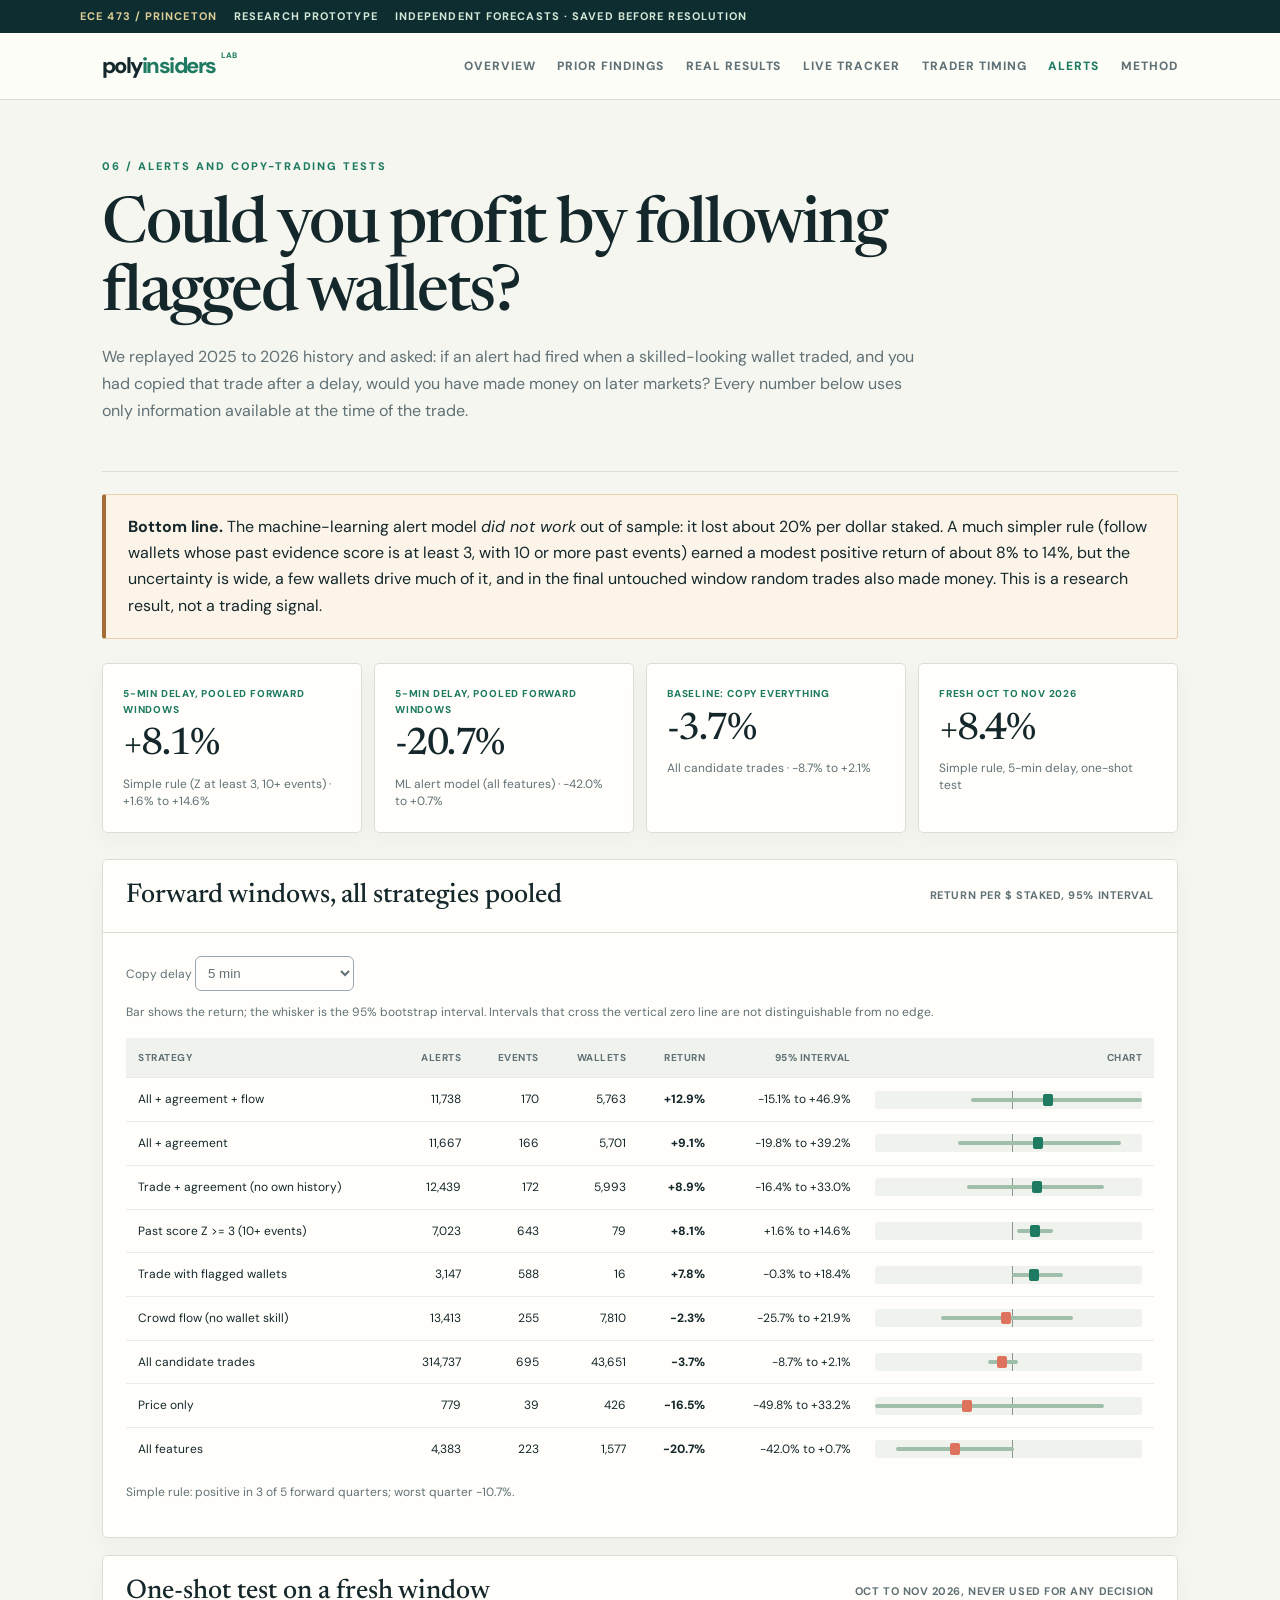
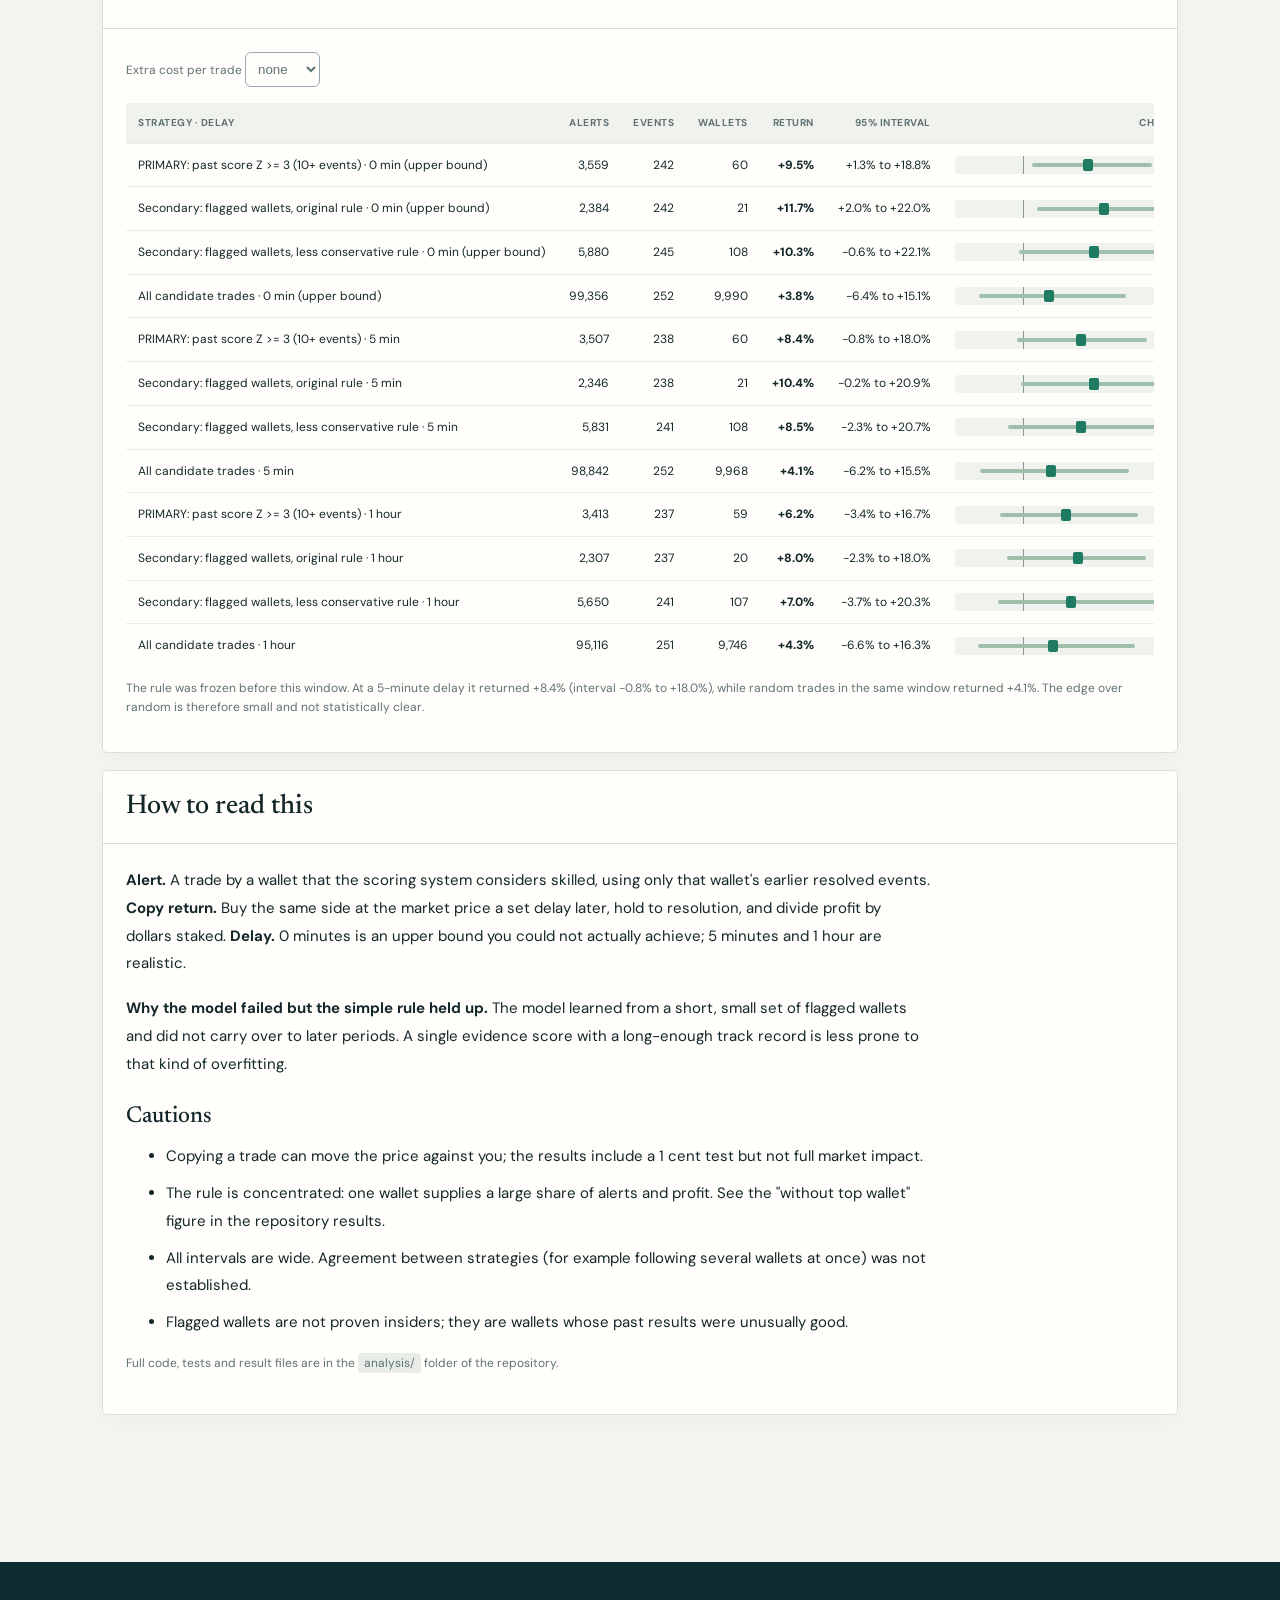
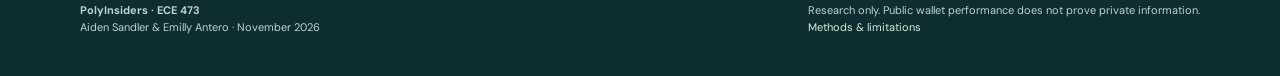
==== web/alerts.html @ 82c8800f "Add Alerts page (simple-rule and model copy-trading tests) to the website" ====
<!doctype html>
<html lang="en">
<head>
<meta charset="utf-8">
<meta name="viewport" content="width=device-width,initial-scale=1">
<title>PolyInsiders | Alerts and copy-trading tests</title>
<link rel="stylesheet" href="assets/style.css">
<style>
.ci{position:relative;height:18px;background:#f0f3ed;border-radius:3px;min-width:220px}
.ci .zero{position:absolute;top:0;bottom:0;width:1px;background:#8a958f}
.ci .rng{position:absolute;top:7px;height:4px;background:#9fbfab;border-radius:2px}
.ci .pt{position:absolute;top:3px;width:10px;height:12px;margin-left:-5px;background:var(--green);border-radius:2px}
.ci .pt.neg{background:var(--coral)}
td.num{font-variant-numeric:tabular-nums}
.sel{margin:0 0 16px;display:flex;gap:12px;flex-wrap:wrap;align-items:center;font-size:12px;color:var(--muted)}
.sel select{padding:8px;border:1px solid #9ba7b5;border-radius:6px;background:transparent;color:inherit}
</style>
</head>
<body>
<div id="ticker"></div>
<div id="hdr"></div>
<main>
<div class="pagehead">
<span class="eyebrow">06 / Alerts and copy-trading tests</span>
<h1>Could you profit by following flagged wallets?</h1>
<p class="lead">
We replayed 2025 to 2026 history and asked: if an alert had fired when a skilled-looking wallet traded,
and you had copied that trade after a delay, would you have made money on later markets?
Every number below uses only information available at the time of the trade.
</p>
</div>

<div class="callout warning"><p><strong>Bottom line.</strong>
The machine-learning alert model <em>did not work</em> out of sample: it lost about 20% per dollar staked.
A much simpler rule (follow wallets whose past evidence score is at least 3, with 10 or more past events)
earned a modest positive return of about 8% to 14%, but the uncertainty is wide, a few wallets drive much of it,
and in the final untouched window random trades also made money. This is a research result, not a trading signal.</p></div>

<div class="kpis" id="kpis"></div>

<section class="panel"><div class="hd"><h2>Forward windows, all strategies pooled</h2><span class="sub">Return per $ staked, 95% interval</span></div>
<div class="bd">
<div class="sel"><label>Copy delay <select id="delay"></select></label>
<span>Bar shows the return; the whisker is the 95% bootstrap interval. Intervals that cross the vertical zero line are not distinguishable from no edge.</span></div>
<div class="tw"><table id="pool"></table></div>
<p class="small" id="poolnote"></p>
</div></section>

<section class="panel"><div class="hd"><h2>One-shot test on a fresh window</h2><span class="sub">Oct to Nov 2026, never used for any decision</span></div>
<div class="bd">
<div class="sel"><label>Extra cost per trade <select id="slip"><option value="0">none</option><option value="0.01">1 cent</option></select></label></div>
<div class="tw"><table id="fresh"></table></div>
<p class="small">The rule was frozen before this window. At a 5-minute delay it returned +8.4% (interval -0.8% to +18.0%), while random trades in the same window returned +4.1%. The edge over random is therefore small and not statistically clear.</p>
</div></section>

<section class="panel"><div class="hd"><h2>How to read this</h2></div><div class="bd prose">
<p><strong>Alert.</strong> A trade by a wallet that the scoring system considers skilled, using only that wallet's earlier resolved events.
<strong>Copy return.</strong> Buy the same side at the market price a set delay later, hold to resolution, and divide profit by dollars staked.
<strong>Delay.</strong> 0 minutes is an upper bound you could not actually achieve; 5 minutes and 1 hour are realistic.</p>
<p><strong>Why the model failed but the simple rule held up.</strong> The model learned from a short, small set of flagged wallets and did not carry over to later periods.
A single evidence score with a long-enough track record is less prone to that kind of overfitting.</p>
<h3>Cautions</h3>
<ul>
<li>Copying a trade can move the price against you; the results include a 1 cent test but not full market impact.</li>
<li>The rule is concentrated: one wallet supplies a large share of alerts and profit. See the "without top wallet" figure in the repository results.</li>
<li>All intervals are wide. Agreement between strategies (for example following several wallets at once) was not established.</li>
<li>Flagged wallets are not proven insiders; they are wallets whose past results were unusually good.</li>
</ul>
<p class="small">Full code, tests and result files are in the <span class="inline-code">analysis/</span> folder of the repository.</p>
</div></section>
</main>
<div id="ftr"></div>
<script src="assets/app.js"></script>
<script>
layout('alerts.html');
const P=(v)=>(v>=0?'+':'')+fmt(v*100,1)+'%';
function whisker(r,lo,hi,rng){const sc=v=>Math.max(0,Math.min(100,(v-rng[0])/(rng[1]-rng[0])*100));
 return '<div class="ci"><div class="zero" style="left:'+sc(0)+'%"></div><div class="rng" style="left:'+sc(lo)+'%;width:'+(sc(hi)-sc(lo))+'%"></div><div class="pt'+(r<0?' neg':'')+'" style="left:'+sc(r)+'%"></div></div>'}
function table(el,rows,cols,label){
 const lo=Math.min(-.1,...rows.map(r=>r.roi_lo)),hi=Math.max(.1,...rows.map(r=>r.roi_hi));
 el.innerHTML='<thead><tr><th>'+label+'</th><th>Alerts</th><th>Events</th><th>Wallets</th><th>Return</th><th>95% interval</th><th style="min-width:240px">Chart</th></tr></thead><tbody>'+
 rows.map(r=>'<tr><td>'+esc(r.strategy)+'</td><td class="num">'+num(r.alerts)+'</td><td class="num">'+num(r.events)+'</td><td class="num">'+num(r.wallets)+'</td><td class="num"><strong>'+P(r.roi)+'</strong></td><td class="num">'+P(r.roi_lo)+' to '+P(r.roi_hi)+'</td><td>'+whisker(r.roi,r.roi_lo,r.roi_hi,[lo,hi])+'</td></tr>').join('')+'</tbody>';
}
getJSON('data/alerts.json').then(D=>{
 const delays=[...new Set(D.pooled.map(r=>r.delay))];
 $('delay').innerHTML=delays.map(d=>'<option'+(d==='5 min'?' selected':'')+'>'+esc(d)+'</option>').join('');
 const draw=()=>{const d=$('delay').value;const rows=D.pooled.filter(r=>r.delay===d).sort((a,b)=>b.roi-a.roi);table($('pool'),rows,0,'Strategy');
  const w=rows.find(r=>r.strategy.startsWith('Past score'));$('poolnote').textContent=w?('Simple rule: positive in '+w.windows_positive+' of '+w.windows+' forward quarters; worst quarter '+P(w.worst_window_roi)+'.'):''};
 $('delay').onchange=draw;draw();
 const m5=D.pooled.filter(r=>r.delay==='5 min');const g=n=>m5.find(r=>r.strategy.startsWith(n));
 const k=[['Simple rule (Z at least 3, 10+ events)',g('Past score'),'5-min delay, pooled forward windows'],['ML alert model (all features)',g('All features'),'5-min delay, pooled forward windows'],['All candidate trades',g('All candidate'),'Baseline: copy everything']];
 $('kpis').innerHTML=k.map(([t,r,s])=>'<div class="metric"><div class="tag">'+esc(s)+'</div><div class="val">'+P(r.roi)+'</div><div class="lbl">'+esc(t)+' · '+P(r.roi_lo)+' to '+P(r.roi_hi)+'</div></div>').join('')+'<div class="metric"><div class="tag">Fresh Oct to Nov 2026</div><div class="val">'+P(D.fresh.find(r=>r.strategy.startsWith('PRIMARY')&&r.delay==='5 min'&&r.slippage===0).roi)+'</div><div class="lbl">Simple rule, 5-min delay, one-shot test</div></div>';
 const drawF=()=>{const s=Number($('slip').value);const rows=D.fresh.filter(r=>r.slippage===s).map(r=>({...r,strategy:r.strategy+' · '+r.delay}));table($('fresh'),rows,0,'Strategy · delay')};
 $('slip').onchange=drawF;drawF();
}).catch(e=>{$('kpis').textContent='Cannot load alerts.json: '+e.message});
</script>
</body></html>
---- web/assets/style.css ----
@import url('https://fonts.googleapis.com/css2?family=DM+Sans:wght@400;500;600;700;800&family=Newsreader:opsz,wght@6..72,400;6..72,500;6..72,600&display=swap');
:root{--ink:#14272b;--muted:#607176;--paper:#f6f6f0;--panel:#fffefa;--border:#d9dfd7;--mint:#c7e6d4;--coral:#de735d;--green:#1e7a61;--light:#e9efe7;--dark:#0d2d31;--shadow:0 8px 24px #1839320a}
*{box-sizing:border-box}html{scroll-behavior:smooth}body{margin:0;background:var(--paper);font-family:'DM Sans',Inter,-apple-system,BlinkMacSystemFont,'Segoe UI',sans-serif;color:var(--ink);line-height:1.56}a{color:var(--green);text-decoration:none}a:hover{text-decoration:underline}button{font:inherit;cursor:pointer}
#ticker{background:var(--dark);color:#d5e8d7;overflow:hidden;padding:8px max(20px,calc((100vw - 1120px)/2));font-size:11px;font-weight:700;letter-spacing:.1em;text-transform:uppercase;display:flex;gap:17px;align-items:center;white-space:nowrap}#ticker b{color:#ddce98}#hdr{border-bottom:1px solid var(--border);background:#fdfdf8;position:sticky;top:0;z-index:10}#hdr .inner{max-width:1120px;margin:auto;padding:16px 22px;display:flex;align-items:center;justify-content:space-between;gap:20px}.brand{font-size:22px;letter-spacing:-.07em;font-weight:800;color:var(--ink)}.brand span{color:var(--green)}.brand:hover{text-decoration:none}nav{display:flex;gap:22px;align-items:center}nav a{font-size:12px;text-transform:uppercase;font-weight:800;letter-spacing:.08em;color:var(--muted)}nav a.active{color:var(--green)}
main{max-width:1120px;margin:auto;padding:0 22px 100px}.pagehead{padding:53px 0 20px;border-bottom:1px solid var(--border);margin-bottom:22px}.eyebrow{display:inline-block;font-size:11px;font-weight:800;letter-spacing:.18em;color:var(--green);text-transform:uppercase}.pagehead h1,.hero h1{font:500 clamp(42px,5vw,68px)/1.06 'Newsreader',Georgia,serif;letter-spacing:-.034em;margin:16px 0 13px;max-width:940px}.lead{font-size:16px;line-height:1.7;max-width:830px;color:var(--muted);margin:0 0 26px}.hero{margin:37px 0 30px;background:var(--dark);padding:55px 54px 52px;color:#f5f7ef;position:relative;overflow:hidden;border-radius:6px}.hero:after{content:'';position:absolute;width:300px;height:300px;right:-100px;top:-80px;border:1px solid #97dfbc36;border-radius:100%;box-shadow:0 0 0 60px #c7e6d40b,0 0 0 125px #c7e6d409;pointer-events:none}.hero .eyebrow{color:#b5e2bf}.hero p{max-width:710px;color:#c9d8d5;font-size:16px}.hero h1{max-width:850px}.actions{display:flex;gap:10px;flex-wrap:wrap;margin-top:25px}.btn{display:inline-block;padding:10px 16px;border-radius:4px;border:1px solid #bfd9c4;background:var(--mint);color:#15332b;font-weight:800;font-size:12px}.btn.secondary{border-color:#709187;color:#e6ede8;background:transparent}.btn:hover{text-decoration:none;filter:brightness(.96)}.kpis{display:grid;grid-template-columns:repeat(4,minmax(0,1fr));gap:12px;margin:18px 0 26px}.metric{background:var(--panel);padding:22px 20px;border:1px solid var(--border);border-radius:5px;box-shadow:var(--shadow)}.metric .val{font:500 38px/1.15 'Newsreader',Georgia,serif;letter-spacing:-.04em}.metric .lbl{font-size:12px;color:var(--muted);line-height:1.4;margin-top:8px}.metric .tag{font-size:10px;text-transform:uppercase;font-weight:800;letter-spacing:.08em;color:var(--green);margin-bottom:7px}
.grid{display:grid;grid-template-columns:1.2fr 1fr;gap:18px}.panel{border:1px solid var(--border);background:var(--panel);border-radius:5px;box-shadow:var(--shadow);margin-bottom:17px;overflow:hidden}.panel .hd{padding:20px 23px;border-bottom:1px solid var(--border);display:flex;align-items:center;justify-content:space-between;gap:8px}.panel h2,.sectiontitle{font:500 27px/1.2 'Newsreader',Georgia,serif;margin:0}.panel .bd{padding:23px}.sub{color:var(--muted);font-size:11px;font-weight:700;text-transform:uppercase;letter-spacing:.05em}.callout{padding:19px 22px;border:1px solid #afc6b3;border-left:4px solid var(--green);background:#edf5ed;border-radius:3px;margin:18px 0 24px}.callout p{margin:0;line-height:1.65}.callout.warning{background:#fcf4e9;border-color:#ecd1aa;border-left-color:#a26e36}.toc{display:flex;gap:9px;flex-wrap:wrap;margin-bottom:23px}.toc a{border:1px solid var(--border);color:var(--muted);background:#fffefa;padding:6px 10px;border-radius:3px;font-size:12px}.prose{max-width:850px;font-size:15px;line-height:1.85}.prose p{margin:0 0 17px}.prose h3{font:500 23px 'Newsreader',Georgia,serif;margin:27px 0 9px}.prose li{margin-bottom:9px}.small{font-size:12px;color:var(--muted)}.pill{display:inline-block;border:1px solid #b6d3c1;background:#e9f7eb;color:#205c48;border-radius:3px;padding:4px 7px;font-size:10px;letter-spacing:.04em;text-transform:uppercase;font-weight:800}.pill.demo{background:#fff2de;color:#8d5b19;border-color:#eed4a5}.pill.error{background:#fff0ed;color:#a63f2e;border-color:#f0c6bc}.legend{display:flex;gap:20px;flex-wrap:wrap;align-items:center;margin:11px 0 5px}.legend span{font-size:11px;color:var(--muted)}.dot{width:8px;height:8px;display:inline-block;background:var(--green);margin-right:5px}.dot.alt{background:var(--coral)}.bars{display:flex;align-items:end;justify-content:space-around;gap:26px;padding:40px 28px 18px;height:220px;border-bottom:1px solid var(--border)}.bars .item{width:120px;display:flex;align-items:center;flex-direction:column;justify-content:end;height:100%;gap:8px}.barpair{width:95%;height:145px;display:flex;align-items:end;justify-content:center;gap:6px}.bar{width:42px;min-height:2px;background:var(--green);border-radius:4px 4px 0 0;position:relative}.bar.alt{background:var(--coral)}.bar b{position:absolute;top:-23px;left:50%;transform:translateX(-50%);font-size:12px;white-space:nowrap}.chartlabel{font-size:11px;text-align:center;font-weight:800}.tw{overflow-x:auto}table{border-collapse:collapse;width:100%;font-size:12px}thead th{background:#f0f3ed;color:var(--muted);font-size:10px;letter-spacing:.05em;text-transform:uppercase;text-align:right;white-space:nowrap}th,td{padding:12px;border-bottom:1px solid #e9ede8;text-align:right;white-space:nowrap}td:first-child,th:first-child{text-align:left}tr:last-child td{border:0}td strong{font-weight:800}.market{display:grid;grid-template-columns:1fr auto;gap:14px;padding:18px 21px;border-top:1px solid var(--border)}.market h3{font-size:14px;line-height:1.45;margin:8px 0 4px}.market .meta{font-size:11px;color:var(--muted)}.market .prob{font:500 27px 'Newsreader',Georgia,serif;text-align:right}.prob small{display:block;font:700 10px 'DM Sans',sans-serif;color:var(--muted);text-transform:uppercase}.prob .change{font:700 12px 'DM Sans',sans-serif;color:var(--green)}.prob .change.neg{color:var(--coral)}.progress{height:6px;background:#dde5dc;overflow:hidden;border-radius:4px;margin-top:10px}.progress>div{background:var(--green);height:100%}.statusline{display:flex;gap:9px;align-items:center;flex-wrap:wrap;margin:17px 0;font-size:12px;color:var(--muted)}.footer{background:var(--dark);color:#c1d2cc;padding:40px 22px;margin-top:30px}.footer .inner{max-width:1120px;margin:auto;font-size:11px}.footer a{color:#d8ecd8}.footcols{display:flex;justify-content:space-between;flex-wrap:wrap;gap:20px}.rule{border:0;border-top:1px solid var(--border);margin:30px 0}.inline-code{background:#e8eee7;border-radius:3px;padding:2px 6px;font-size:12px}.slot{background:#f5f7f3;border:1px dashed var(--border);padding:16px;font-size:12px;color:var(--muted)}.wallet-row{display:flex;justify-content:space-between;gap:10px;padding:12px 0;border-bottom:1px solid var(--border);font-size:12px}.wallet-row:last-child{border:0}.wallet-row strong{font-size:12px}.nobr{white-space:nowrap}
@media(max-width:800px){.kpis{grid-template-columns:repeat(2,minmax(0,1fr))}.grid{grid-template-columns:1fr}.hero{padding:35px 24px}.hero h1,.pagehead h1{font-size:42px}nav{gap:10px}nav a{font-size:10px}.panel .bd{padding:16px}}
@media(max-width:500px){#hdr .inner{align-items:flex-start;flex-direction:column;gap:5px}.kpis{grid-template-columns:1fr 1fr}.metric{padding:15px 11px}.metric .val{font-size:28px}.market{grid-template-columns:1fr 94px}.bars{gap:4px;padding-left:5px;padding-right:5px}main{padding-left:15px;padding-right:15px}}

@media(max-width:900px){#hdr .inner{flex-wrap:wrap}nav{flex-wrap:wrap;row-gap:7px;column-gap:13px}}
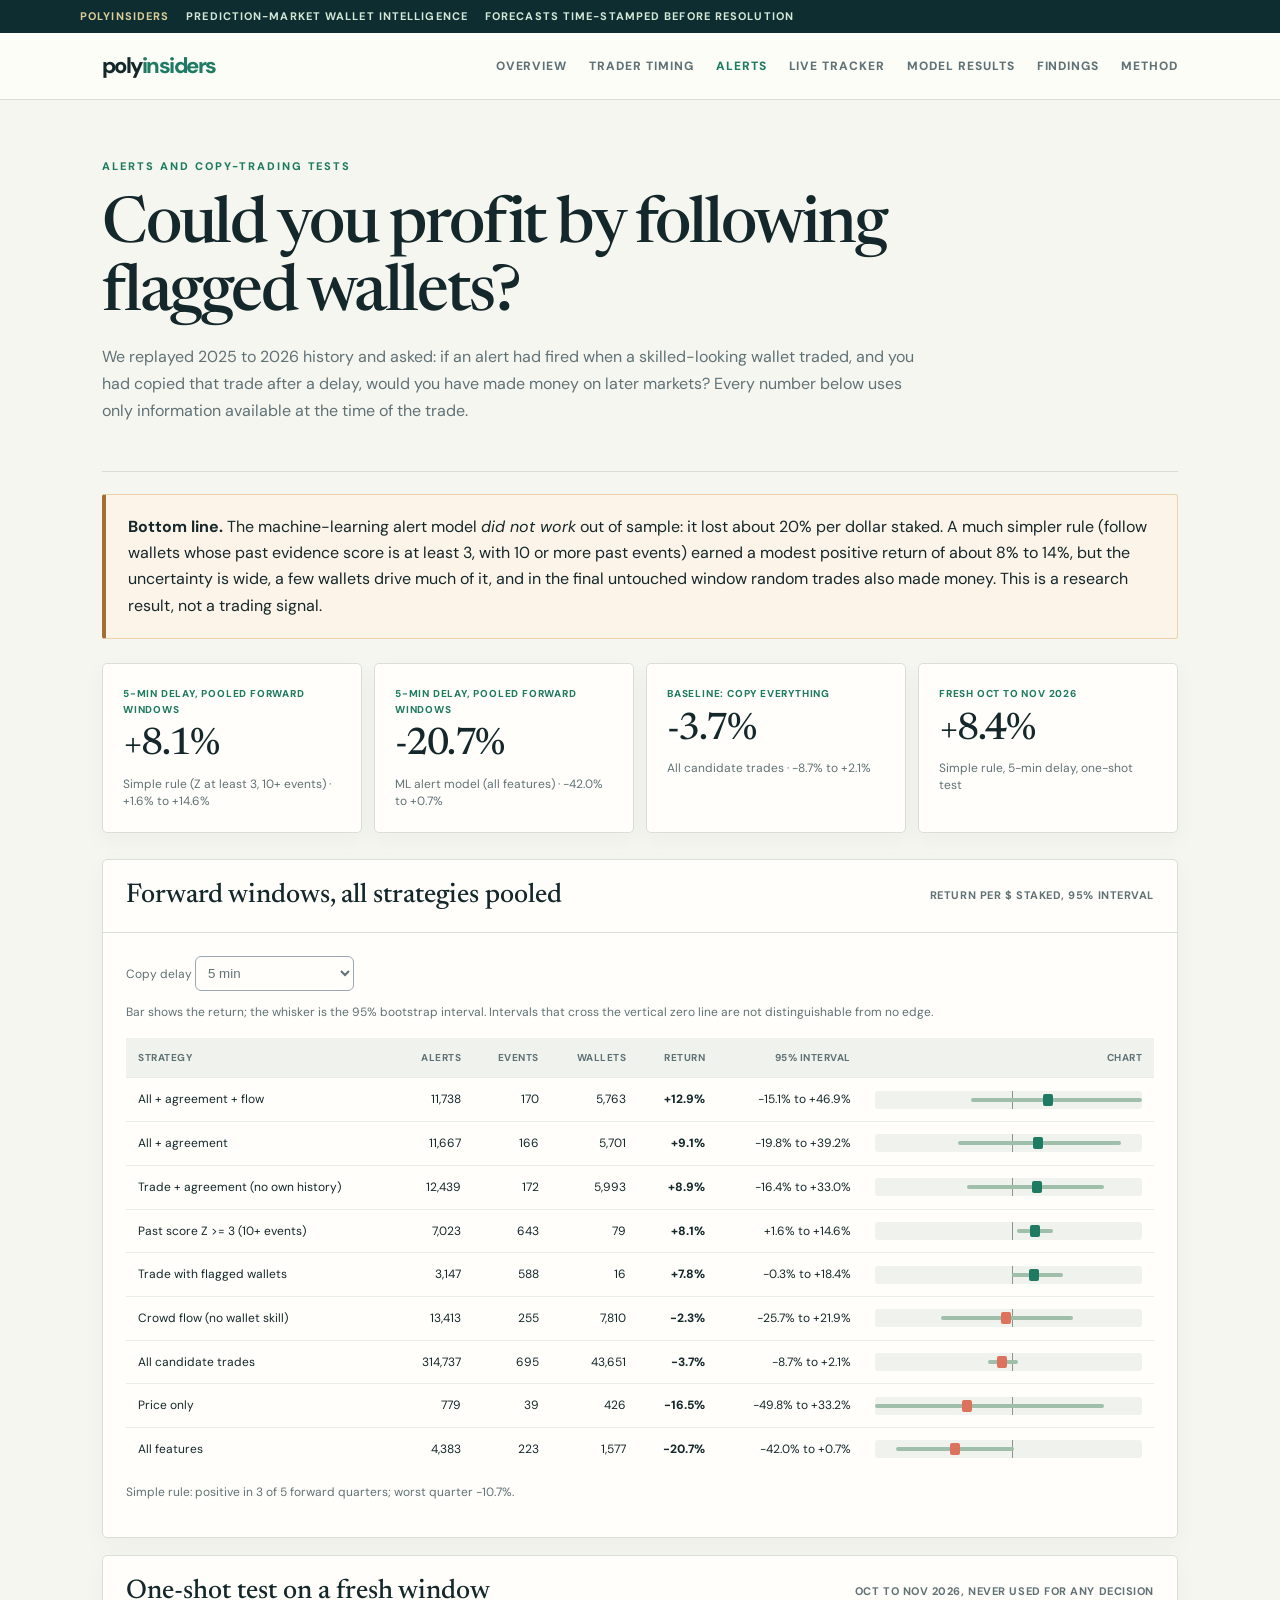
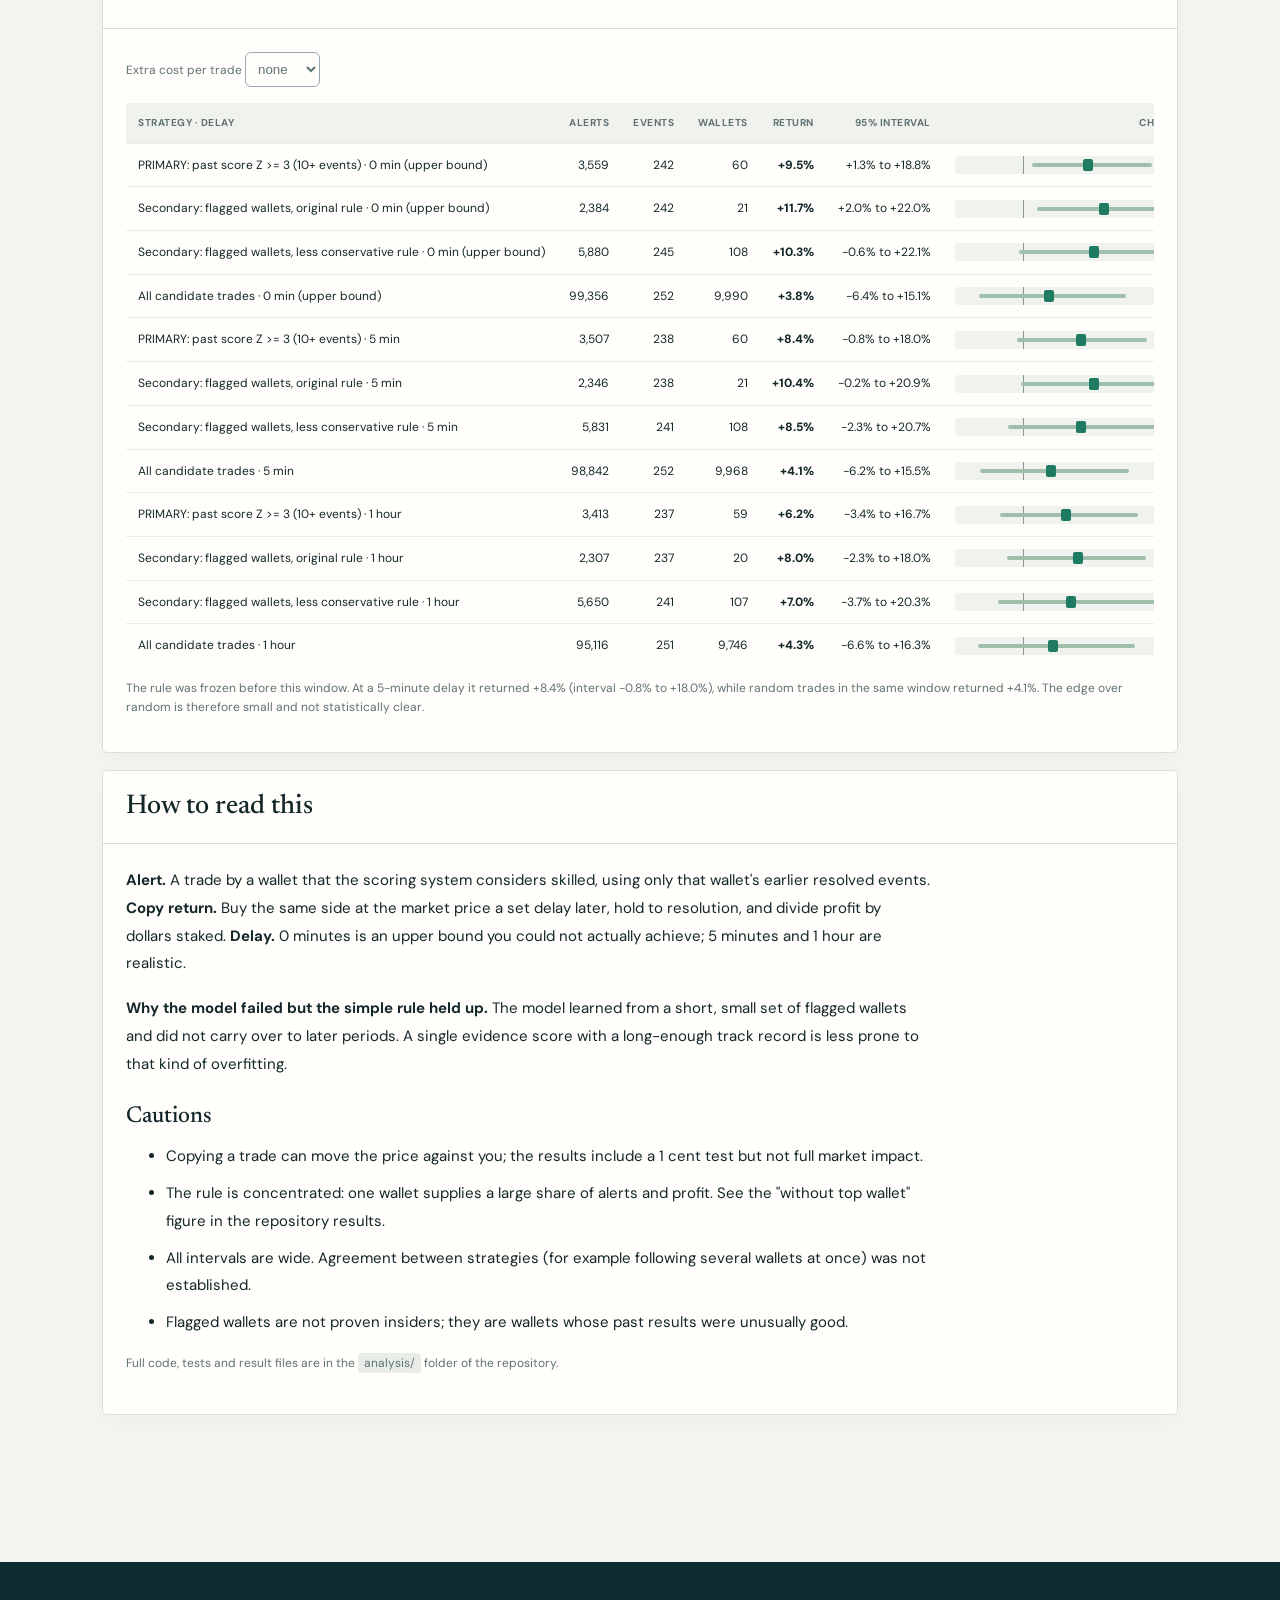
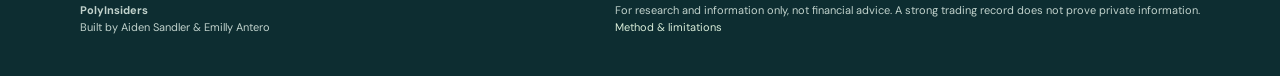
==== commit ce971aa6: "Website: real landing page, remove TA/V4/how-to-interpret sections, clean nav and footer" ====
--- a/web/alerts.html
+++ b/web/alerts.html
@@ -21,7 +21,7 @@
 <div id="hdr"></div>
 <main>
 <div class="pagehead">
-<span class="eyebrow">06 / Alerts and copy-trading tests</span>
+<span class="eyebrow">Alerts and copy-trading tests</span>
 <h1>Could you profit by following flagged wallets?</h1>
 <p class="lead">
 We replayed 2025 to 2026 history and asked: if an alert had fired when a skilled-looking wallet traded,
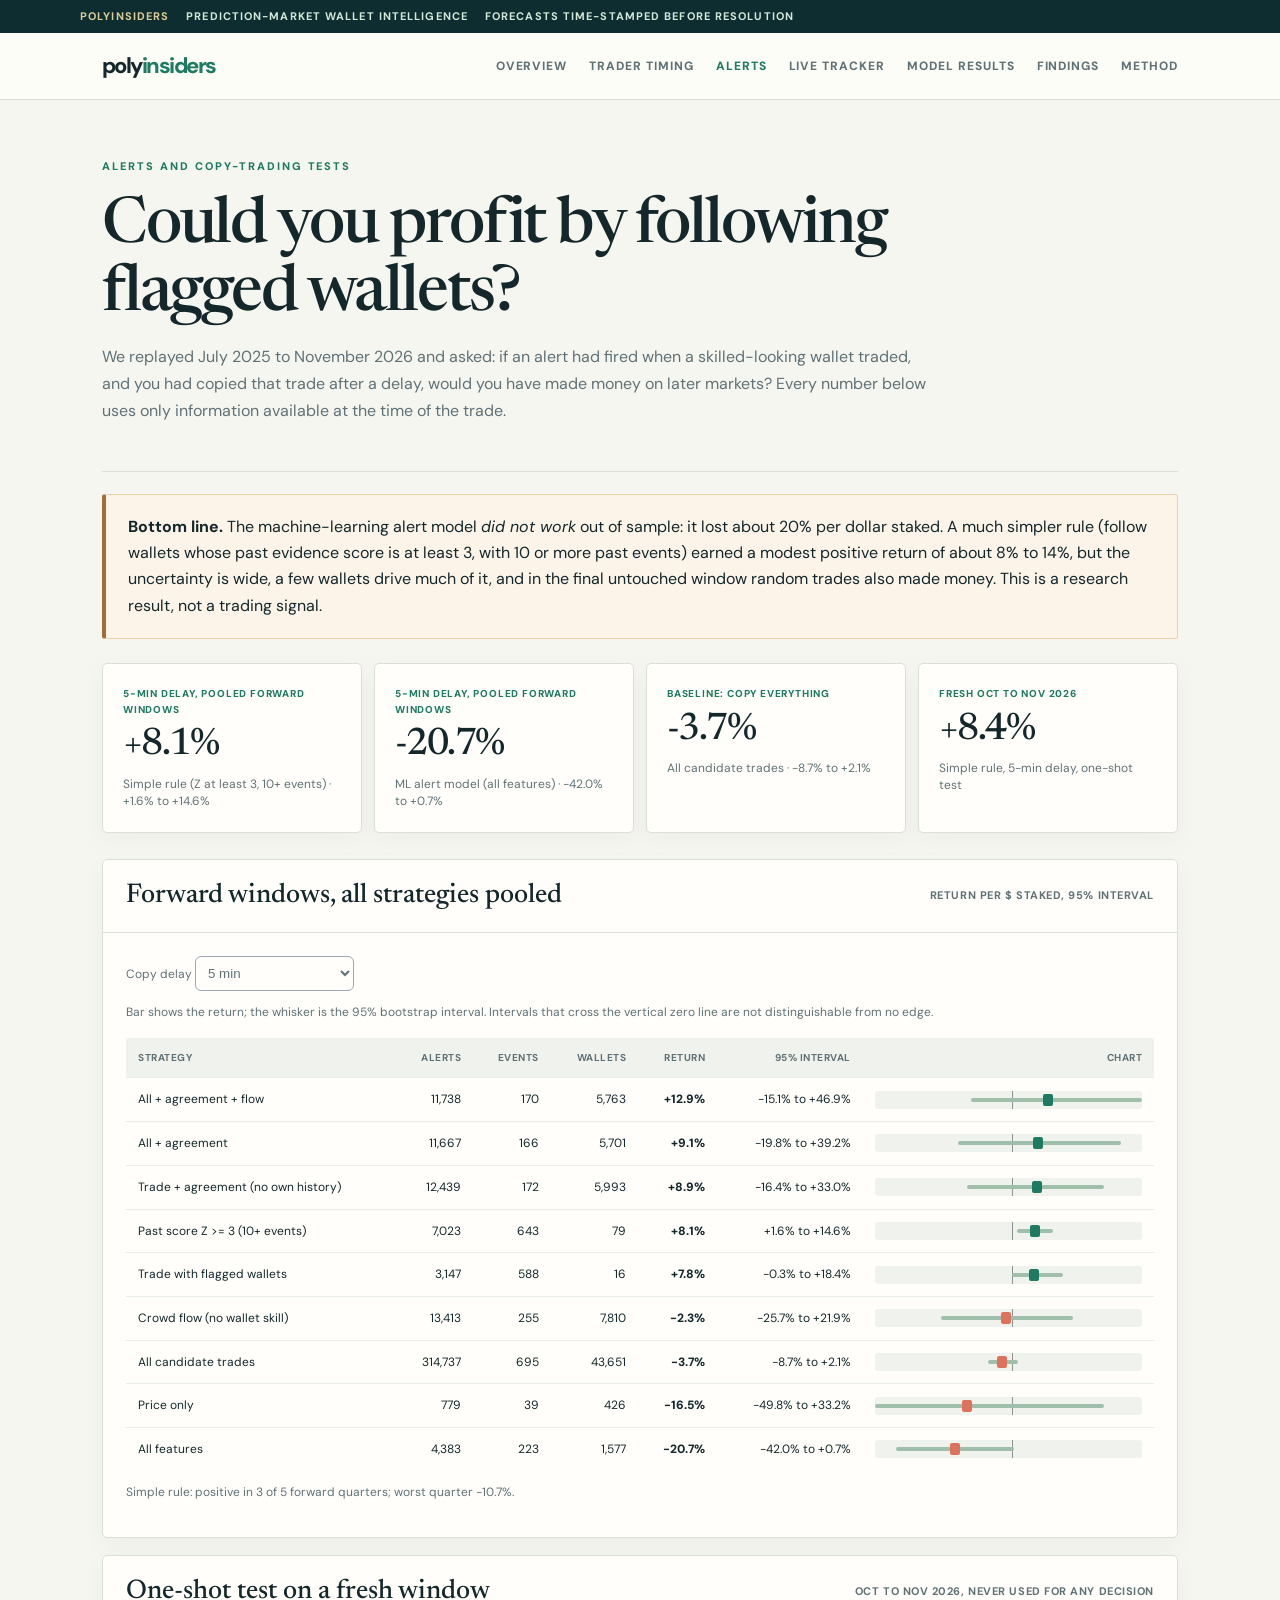
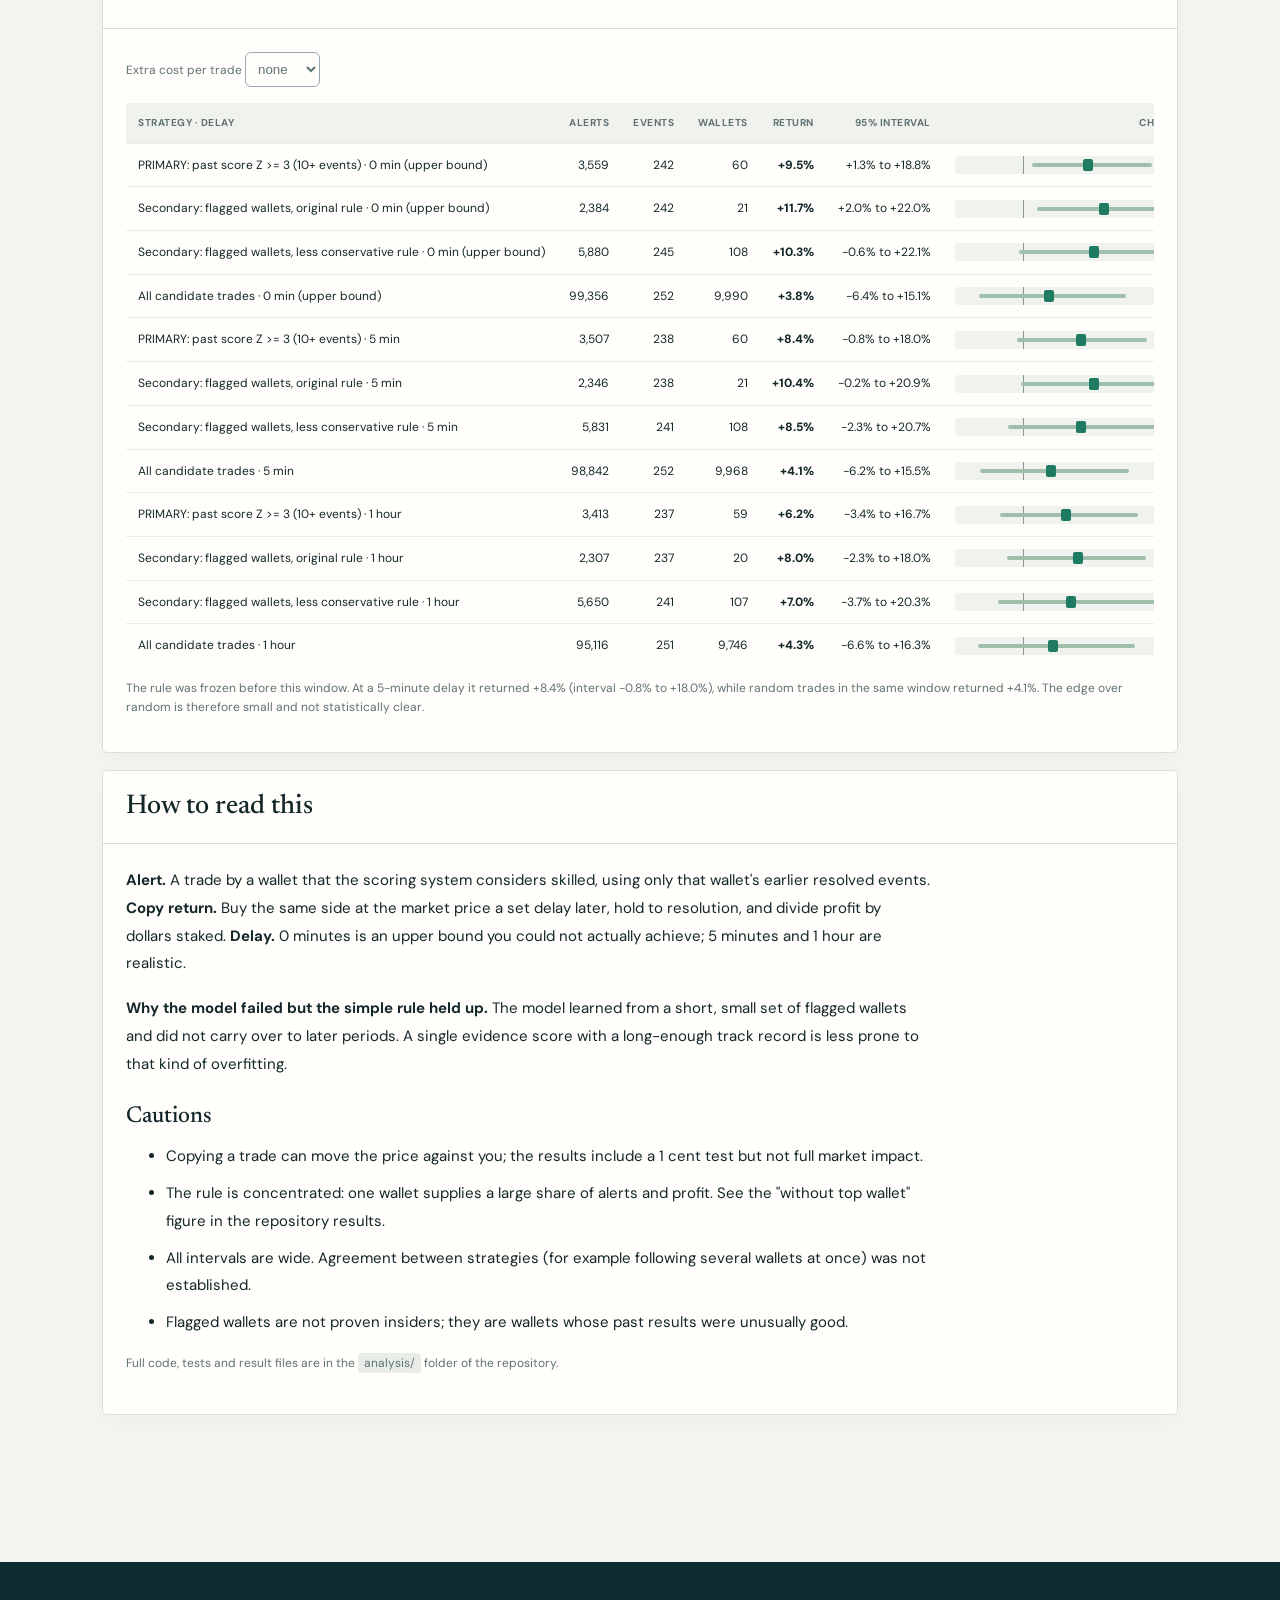
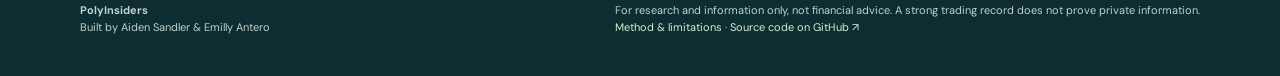
==== commit deb99f7f: "Add favicon; fix alerts intro date range" ====
--- a/web/alerts.html
+++ b/web/alerts.html
@@ -4,7 +4,7 @@
 <meta charset="utf-8">
 <meta name="viewport" content="width=device-width,initial-scale=1">
 <title>PolyInsiders | Alerts and copy-trading tests</title>
-<link rel="stylesheet" href="assets/style.css">
+<link rel="stylesheet" href="assets/style.css"><link rel="icon" href="data:image/svg+xml,%3Csvg xmlns=%27http://www.w3.org/2000/svg%27 viewBox=%270 0 32 32%27%3E%3Crect width=%2732%27 height=%2732%27 rx=%276%27 fill=%27%230e2f2a%27/%3E%3Ctext x=%2716%27 y=%2723%27 font-family=%27Georgia,serif%27 font-size=%2720%27 font-weight=%27bold%27 text-anchor=%27middle%27 fill=%27%2343c59e%27%3Ep%3C/text%3E%3C/svg%3E">
 <style>
 .ci{position:relative;height:18px;background:#f0f3ed;border-radius:3px;min-width:220px}
 .ci .zero{position:absolute;top:0;bottom:0;width:1px;background:#8a958f}
@@ -24,7 +24,7 @@
 <span class="eyebrow">Alerts and copy-trading tests</span>
 <h1>Could you profit by following flagged wallets?</h1>
 <p class="lead">
-We replayed 2025 to 2026 history and asked: if an alert had fired when a skilled-looking wallet traded,
+We replayed July 2025 to November 2026 and asked: if an alert had fired when a skilled-looking wallet traded,
 and you had copied that trade after a delay, would you have made money on later markets?
 Every number below uses only information available at the time of the trade.
 </p>
